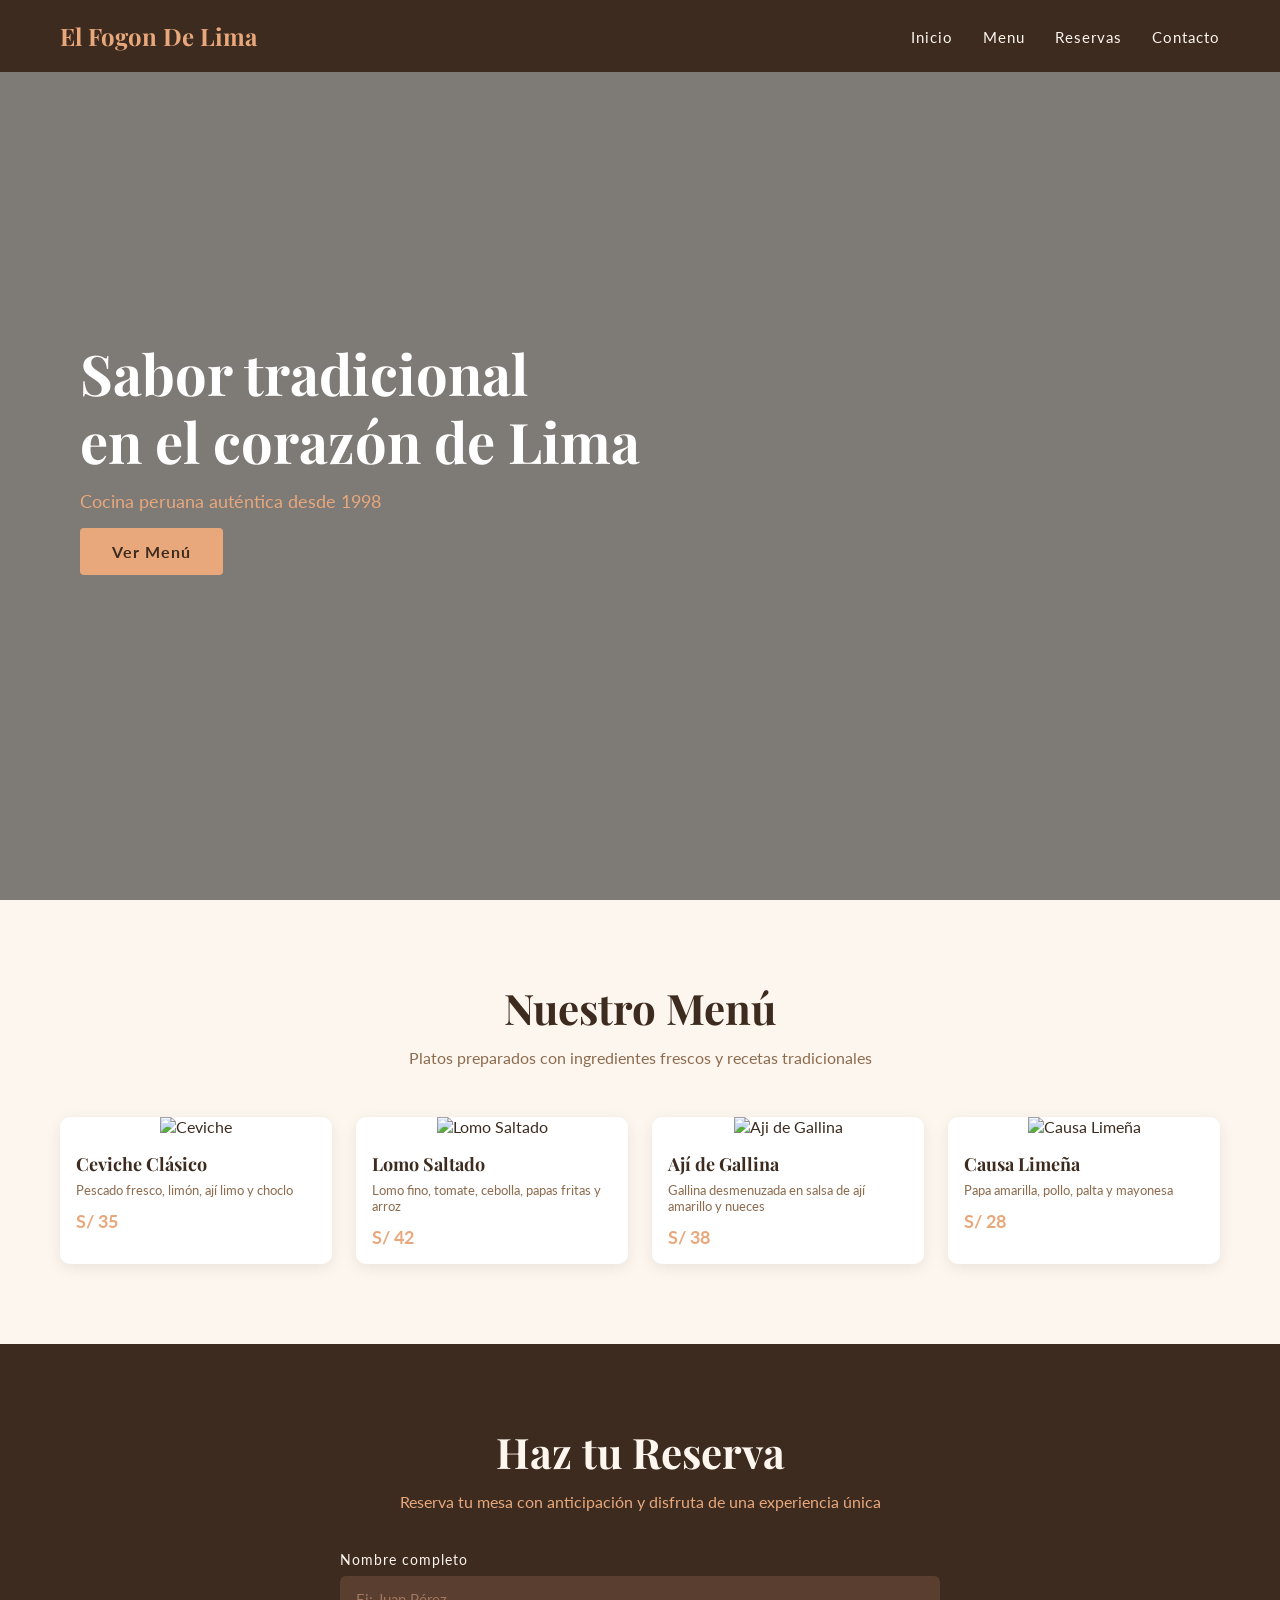
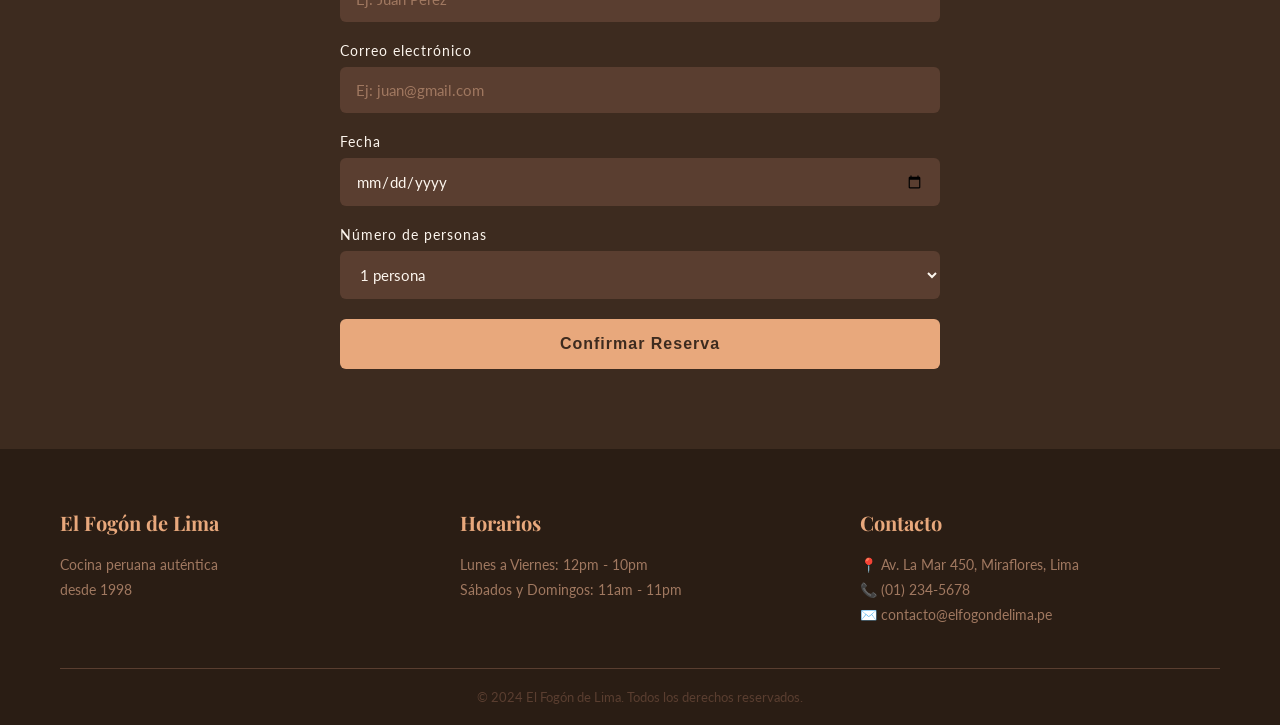
==== fogon-de-llima/index.html @ ae0e9df6 "primer commit" ====
<!DOCTYPE html>
<html lang="es">
    <head>
        <meta charset="UTF-8">
        <meta name="viewport" content="width=device-width, initial-scale=1.0">
        <title>El Fogon De Lima</title>
        <link rel="stylesheet" href="styles.css">
        <link href="https://fonts.googleapis.com/css2?family=Playfair+Display:wght@400;700&family=Lato:wght@300;400&display=swap" rel="stylesheet">
    </head>
    <body>
        <!--Navbar-->
    <nav>
        <div class="logo">El Fogon De Lima</div>
        <ul>
            <li><a href="#inicio">Inicio</a></li>
            <li><a href="#menu">Menu</a></li>
            <li><a href="#reservas">Reservas</a></li>
            <li><a href="#contacto">Contacto</a></li>
        </ul>
    </nav>
    <!--Hero-->
    <section class="hero" id="inicio">
        <div class="hero-texto">
            <h1>Sabor tradicional <br>en el corazón de Lima</h1>
            <p>Cocina peruana auténtica desde 1998</p>
            <a href="#menu" class="boton">Ver Menú</a>
        </div>
    </section>
    <!-- MENÚ -->
    <section class="menu" id="menu">
        <h2>Nuestro Menú</h2>
        <p class="subtitulo">Platos preparados con ingredientes frescos y recetas tradicionales</p>

        <div class="menu-grid">

            <div class="plato">
                <img src="https://images.pexels.com/photos/7613568/pexels-photo-7613568.jpeg" alt="Ceviche">
                <div class="plato-info">
                    <h3>Ceviche Clásico</h3>
                    <p>Pescado fresco, limón, ají limo y choclo</p>
                    <span>S/ 35</span>
                </div>
            </div>

            <div class="plato">
                <img src="https://images.pexels.com/photos/5409010/pexels-photo-5409010.jpeg" alt="Lomo Saltado">
                <div class="plato-info">
                    <h3>Lomo Saltado</h3>
                    <p>Lomo fino, tomate, cebolla, papas fritas y arroz</p>
                    <span>S/ 42</span>
                </div>
            </div>

            <div class="plato">
                <img src="https://images.pexels.com/photos/4958792/pexels-photo-4958792.jpeg" alt="Aji de Gallina">
                <div class="plato-info">
                    <h3>Ají de Gallina</h3>
                    <p>Gallina desmenuzada en salsa de ají amarillo y nueces</p>
                    <span>S/ 38</span>
                </div>
            </div>

            <div class="plato">
                <img src="https://images.pexels.com/photos/6210747/pexels-photo-6210747.jpeg" alt="Causa Limeña">
                <div class="plato-info">
                    <h3>Causa Limeña</h3>
                    <p>Papa amarilla, pollo, palta y mayonesa</p>
                    <span>S/ 28</span>
                </div>
            </div>

        </div>
    </section>
    <!-- RESERVAS -->
    <section class="reservas" id="reservas">
        <div class="reservas-contenido">
            <h2>Haz tu Reserva</h2>
            <p>Reserva tu mesa con anticipación y disfruta de una experiencia única</p>

            <div class="formulario">

                <div class="campo">
                    <label>Nombre completo</label>
                    <input type="text" placeholder="Ej: Juan Pérez">
                </div>

                <div class="campo">
                    <label>Correo electrónico</label>
                    <input type="email" placeholder="Ej: juan@gmail.com">
                </div>

                <div class="campo">
                    <label>Fecha</label>
                    <input type="date">
                </div>

                <div class="campo">
                    <label>Número de personas</label>
                    <select>
                        <option>1 persona</option>
                        <option>2 personas</option>
                        <option>3 personas</option>
                        <option>4 personas</option>
                        <option>5 o más personas</option>
                    </select>
                </div>

                <button class="boton-reserva">Confirmar Reserva</button>

            </div>
        </div>
    </section>

    <!-- FOOTER -->
    <footer id="contacto">
        <div class="footer-contenido">

            <div class="footer-columna">
                <h3>El Fogón de Lima</h3>
                <p>Cocina peruana auténtica<br>desde 1998</p>
            </div>

            <div class="footer-columna">
                <h3>Horarios</h3>
                <p>Lunes a Viernes: 12pm - 10pm</p>
                <p>Sábados y Domingos: 11am - 11pm</p>
            </div>

            <div class="footer-columna">
                <h3>Contacto</h3>
                <p>📍 Av. La Mar 450, Miraflores, Lima</p>
                <p>📞 (01) 234-5678</p>
                <p>✉️ contacto@elfogondelima.pe</p>
            </div>

        </div>

        <div class="footer-bottom">
            <p>© 2024 El Fogón de Lima. Todos los derechos reservados.</p>
        </div>
    </footer>

    </body>
</html>
---- fogon-de-llima/styles.css ----
/* RESET - Elimina márgenes y rellenos que el navegador pone por defecto */
* {
    margin: 0;
    padding: 0;
    box-sizing: border-box;
}

/* GENERAL - Fuente base de toda la página */
body {
    font-family: 'Lato', sans-serif;
    color: #3d2b1f;
    background-color: #fdf6ee;
}

/* NAVBAR - Barra de navegación */
nav {
    position: fixed;
    top: 0;
    left: 0;
    width: 100%;
    z-index: 999;
    display: flex;
    justify-content: space-between;
    align-items: center;
    background-color: #3d2b1f;
    padding: 20px 60px;
}

.logo {
    font-family: 'Playfair Display', serif;
    color: #e8a87c;                 /* Naranja cálido */
    font-size: 24px;
    font-weight: 700;
}

nav ul {
    list-style: none;               /* Quita los puntos de la lista */
    display: flex;
    gap: 30px;                      /* Espacio entre cada link */
}

nav ul a {
    color: #fdf6ee;                 /* Texto claro */
    text-decoration: none;          /* Quita el subrayado */
    font-size: 15px;
    letter-spacing: 1px;
}

nav ul a:hover {
    color: #e8a87c;                 /* Cambia a naranja al pasar el mouse */
}

/* HERO - Sección principal */
.hero {
    height: 100vh;                  /* Ocupa toda la pantalla */
    background-image: url('https://images.pexels.com/photos/1640777/pexels-photo-1640777.jpeg');
    background-size: cover;         /* La imagen cubre todo */
    background-position: center;
    display: flex;
    align-items: center;
    padding-left: 80px;
}

.hero::before {
    content: '';
    position: absolute;             /* Se superpone sobre la imagen */
    top: 0; left: 0;
    width: 100%; height: 100vh;
    background: rgba(0,0,0,0.5);    /* Oscurece la imagen para leer mejor el texto */
}

.hero-texto {
    position: relative;             /* Para que quede encima del oscurecido */
    z-index: 1;
    color: white;
}

.hero-texto h1 {
    font-family: 'Playfair Display', serif;
    font-size: 56px;
    line-height: 1.2;
    margin-bottom: 16px;
}

.hero-texto p {
    font-size: 18px;
    margin-bottom: 30px;
    color: #e8a87c;
}

.boton {
    background-color: #e8a87c;
    color: #3d2b1f;
    padding: 14px 32px;
    text-decoration: none;
    font-weight: 700;
    border-radius: 4px;
    letter-spacing: 1px;
}

/* MENÚ - Sección */
.menu {
    padding: 80px 60px;
    text-align: center;
    background-color: #fdf6ee;
}

.menu h2 {
    font-family: 'Playfair Display', serif;
    font-size: 42px;
    color: #3d2b1f;
    margin-bottom: 12px;
}

.subtitulo {
    color: #8c6b4f;
    font-size: 16px;
    margin-bottom: 50px;
}

/* GRID - Las 4 tarjetas en fila */
.menu-grid {
    display: grid;
    grid-template-columns: repeat(4, 1fr); /* 4 columnas iguales */
    gap: 24px;
}

/* TARJETA de cada plato */
.plato {
    background-color: white;
    border-radius: 10px;
    overflow: hidden;              /* La imagen no se sale de la tarjeta */
    box-shadow: 0 4px 15px rgba(0,0,0,0.08);
    transition: transform 0.3s;    /* Animación suave al hover */
}

.plato:hover {
    transform: translateY(-6px);   /* Se eleva al pasar el mouse */
}

.plato img {
    width: 100%;
    height: 200px;
    object-fit: cover;             /* La imagen llena el espacio sin deformarse */
}

.plato-info {
    padding: 16px;
    text-align: left;
}

.plato-info h3 {
    font-family: 'Playfair Display', serif;
    font-size: 18px;
    color: #3d2b1f;
    margin-bottom: 6px;
}

.plato-info p {
    font-size: 13px;
    color: #8c6b4f;
    margin-bottom: 12px;
}

.plato-info span {
    font-weight: 700;
    color: #e8a87c;
    font-size: 18px;
}

/* RESERVAS - Sección */
.reservas {
    background-color: #3d2b1f;     /* Fondo marrón oscuro */
    padding: 80px 60px;
    display: flex;
    justify-content: center;
}

.reservas-contenido {
    text-align: center;
    max-width: 600px;              /* No se estira demasiado */
    width: 100%;
}

.reservas-contenido h2 {
    font-family: 'Playfair Display', serif;
    font-size: 42px;
    color: #fdf6ee;
    margin-bottom: 12px;
}

.reservas-contenido p {
    color: #e8a87c;
    font-size: 16px;
    margin-bottom: 40px;
}

/* FORMULARIO */
.formulario {
    display: flex;
    flex-direction: column;        /* Los campos van uno debajo del otro */
    gap: 20px;
}

.campo {
    display: flex;
    flex-direction: column;
    text-align: left;
}

.campo label {
    color: #fdf6ee;
    font-size: 14px;
    margin-bottom: 8px;
    letter-spacing: 1px;
}

.campo input,
.campo select {
    padding: 14px 16px;
    border: none;
    border-radius: 6px;
    background-color: #5a3e30;     /* Marrón medio */
    color: #fdf6ee;
    font-size: 15px;
    font-family: 'Lato', sans-serif;
    outline: none;
}

.campo input::placeholder {
    color: #a07860;                /* Texto de ejemplo más claro */
}

.campo input:focus,
.campo select:focus {
    background-color: #6b4c3b;     /* Se aclara un poco al hacer clic */
}

.campo select option {
    background-color: #3d2b1f;
}

/* BOTÓN de reserva */
.boton-reserva {
    background-color: #e8a87c;
    color: #3d2b1f;
    padding: 16px;
    border: none;
    border-radius: 6px;
    font-size: 16px;
    font-weight: 700;
    cursor: pointer;               /* El cursor cambia a manito */
    letter-spacing: 1px;
    transition: background-color 0.3s;
}

.boton-reserva:hover {
    background-color: #d4895a;
}

/* FOOTER */
footer {
    background-color: #2a1d14;     /* Marrón más oscuro que el resto */
    padding: 60px 60px 0px 60px;
    color: #fdf6ee;
}

.footer-contenido {
    display: grid;
    grid-template-columns: repeat(3, 1fr); /* 3 columnas iguales */
    gap: 40px;
    padding-bottom: 40px;
    border-bottom: 1px solid #5a3e30; /* Línea separadora */
}

.footer-columna h3 {
    font-family: 'Playfair Display', serif;
    color: #e8a87c;
    font-size: 20px;
    margin-bottom: 16px;
}

.footer-columna p {
    color: #a07860;
    font-size: 14px;
    line-height: 1.8;              /* Espacio entre líneas */
}

/* LÍNEA FINAL */
.footer-bottom {
    padding: 20px 0;
    text-align: center;
}

.footer-bottom p {
    color: #5a3e30;
    font-size: 13px;
}

/* SCROLL SUAVE */
html {
    scroll-behavior: smooth;
}
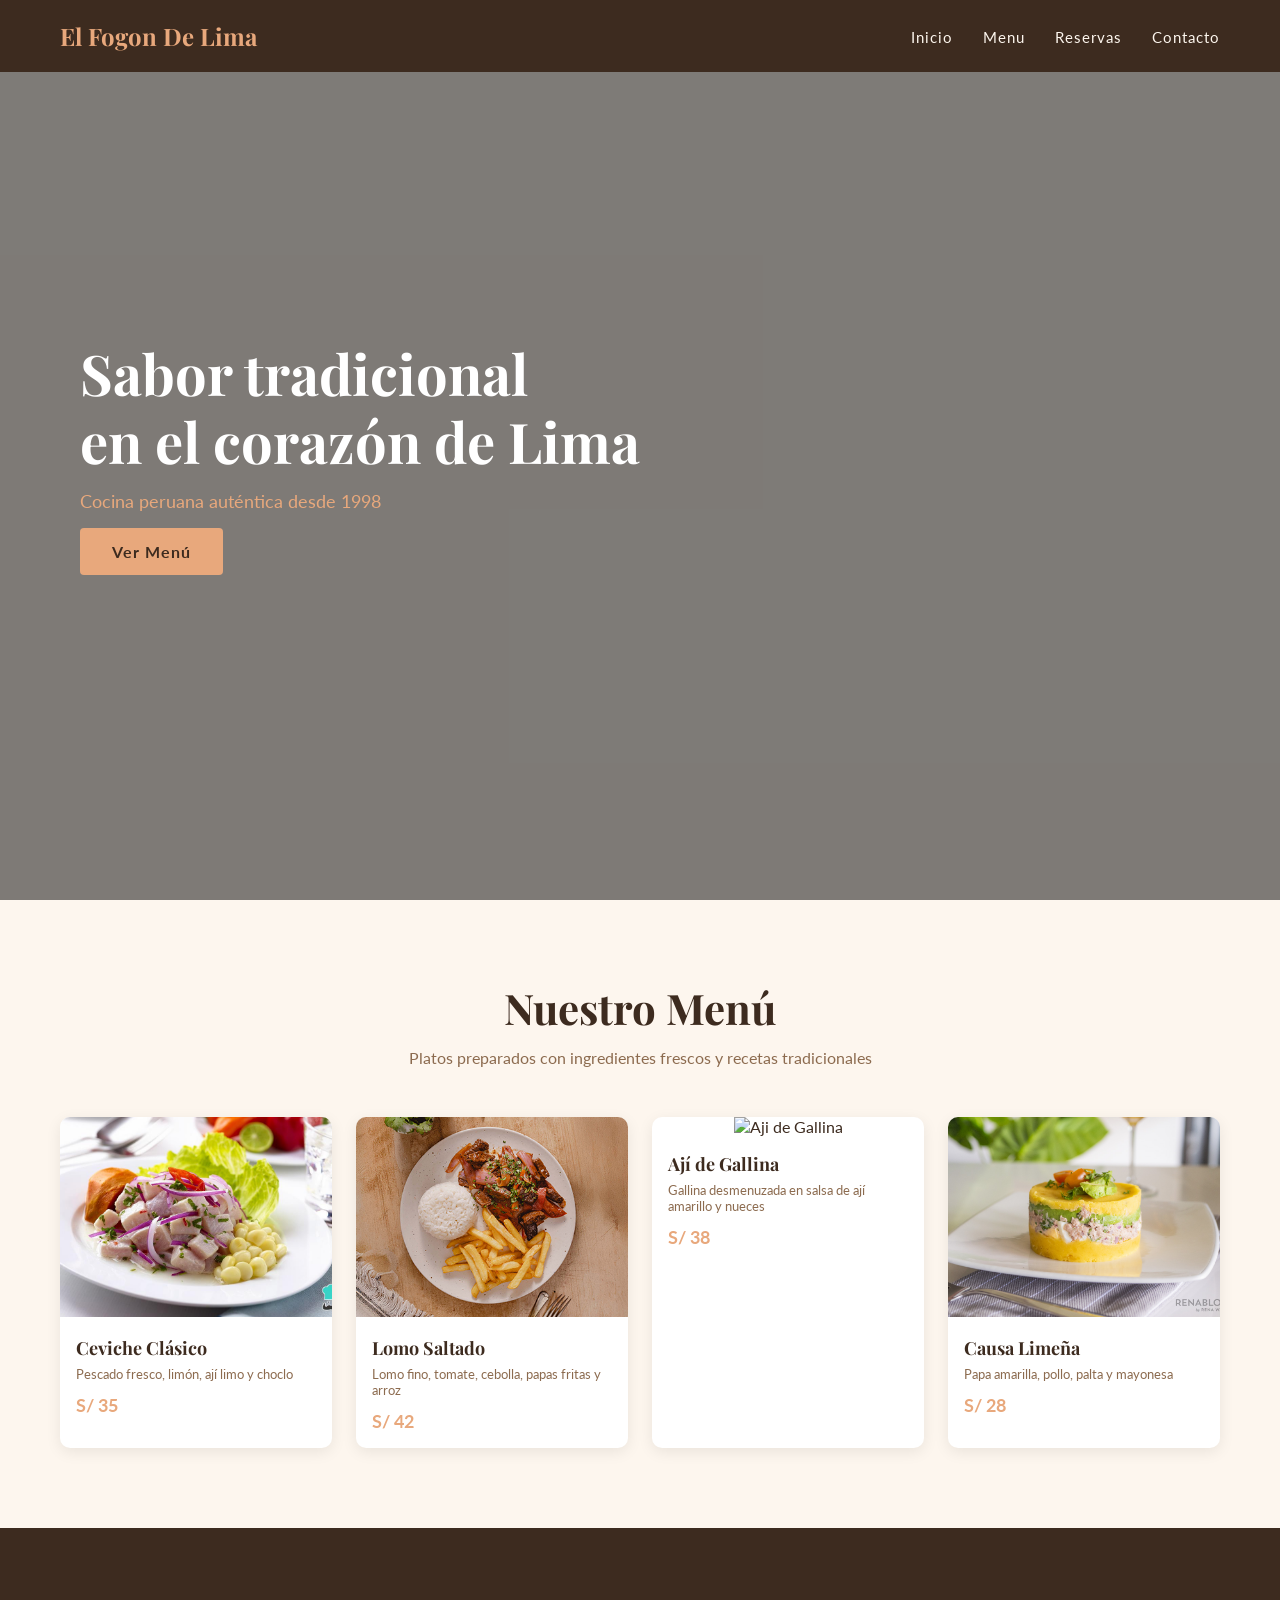
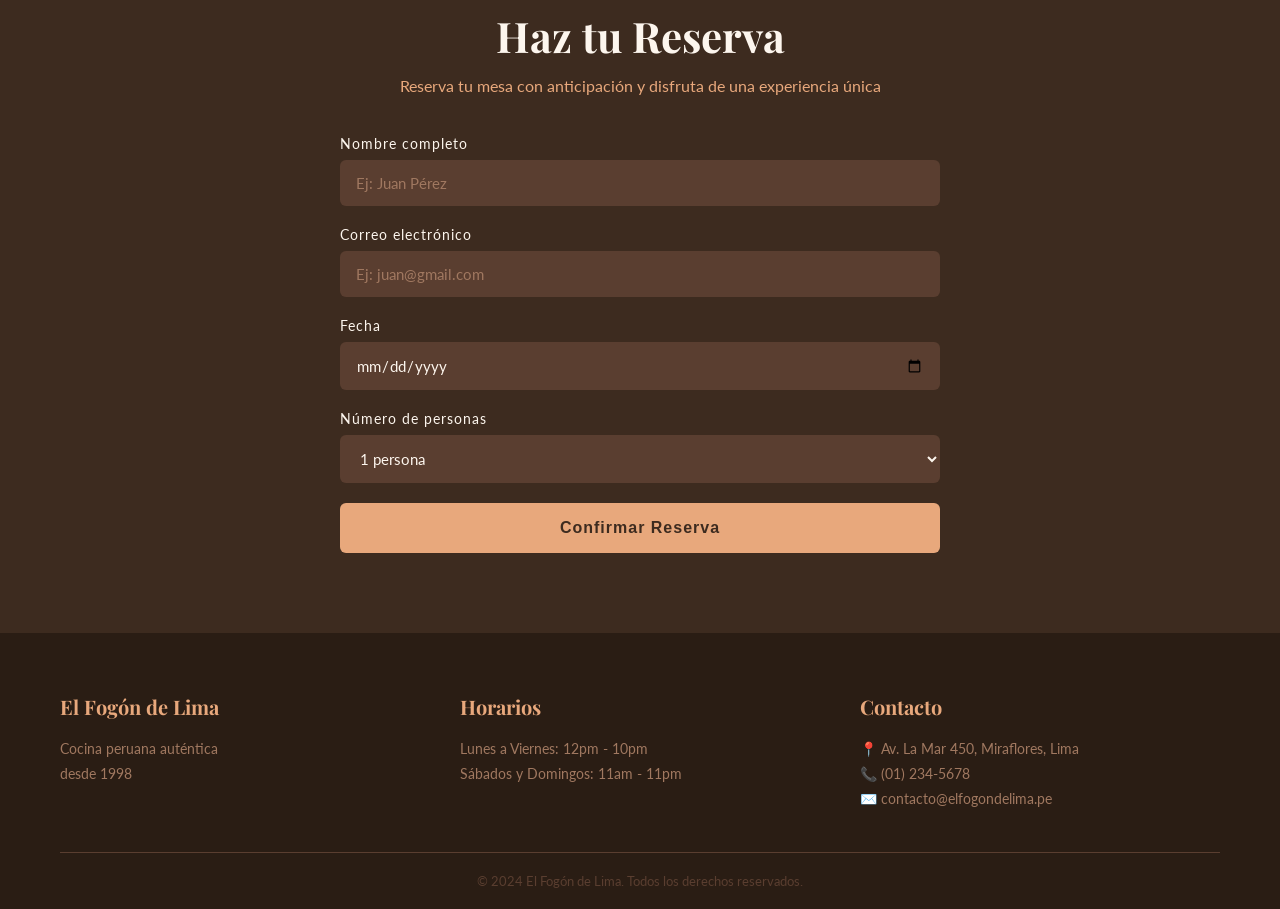
==== commit 43b19991: "cambio de imagenes" ====
--- a/fogon-de-llima/index.html
+++ b/fogon-de-llima/index.html
@@ -34,7 +34,7 @@
         <div class="menu-grid">
 
             <div class="plato">
-                <img src="https://images.pexels.com/photos/7613568/pexels-photo-7613568.jpeg" alt="Ceviche">
+                <img src="menu/ceviche-clasico.jpg" alt="Ceviche">
                 <div class="plato-info">
                     <h3>Ceviche Clásico</h3>
                     <p>Pescado fresco, limón, ají limo y choclo</p>
@@ -43,7 +43,7 @@
             </div>
 
             <div class="plato">
-                <img src="https://images.pexels.com/photos/5409010/pexels-photo-5409010.jpeg" alt="Lomo Saltado">
+                <img src="menu/Lomo-saltado.png" alt="Lomo Saltado">
                 <div class="plato-info">
                     <h3>Lomo Saltado</h3>
                     <p>Lomo fino, tomate, cebolla, papas fritas y arroz</p>
@@ -52,7 +52,7 @@
             </div>
 
             <div class="plato">
-                <img src="https://images.pexels.com/photos/4958792/pexels-photo-4958792.jpeg" alt="Aji de Gallina">
+                <img src="menu/aji-de-gallina.jpg" alt="Aji de Gallina">
                 <div class="plato-info">
                     <h3>Ají de Gallina</h3>
                     <p>Gallina desmenuzada en salsa de ají amarillo y nueces</p>
@@ -61,7 +61,7 @@
             </div>
 
             <div class="plato">
-                <img src="https://images.pexels.com/photos/6210747/pexels-photo-6210747.jpeg" alt="Causa Limeña">
+                <img src="menu/Causa-Limena.jpg" alt="Causa Limeña">
                 <div class="plato-info">
                     <h3>Causa Limeña</h3>
                     <p>Papa amarilla, pollo, palta y mayonesa</p>
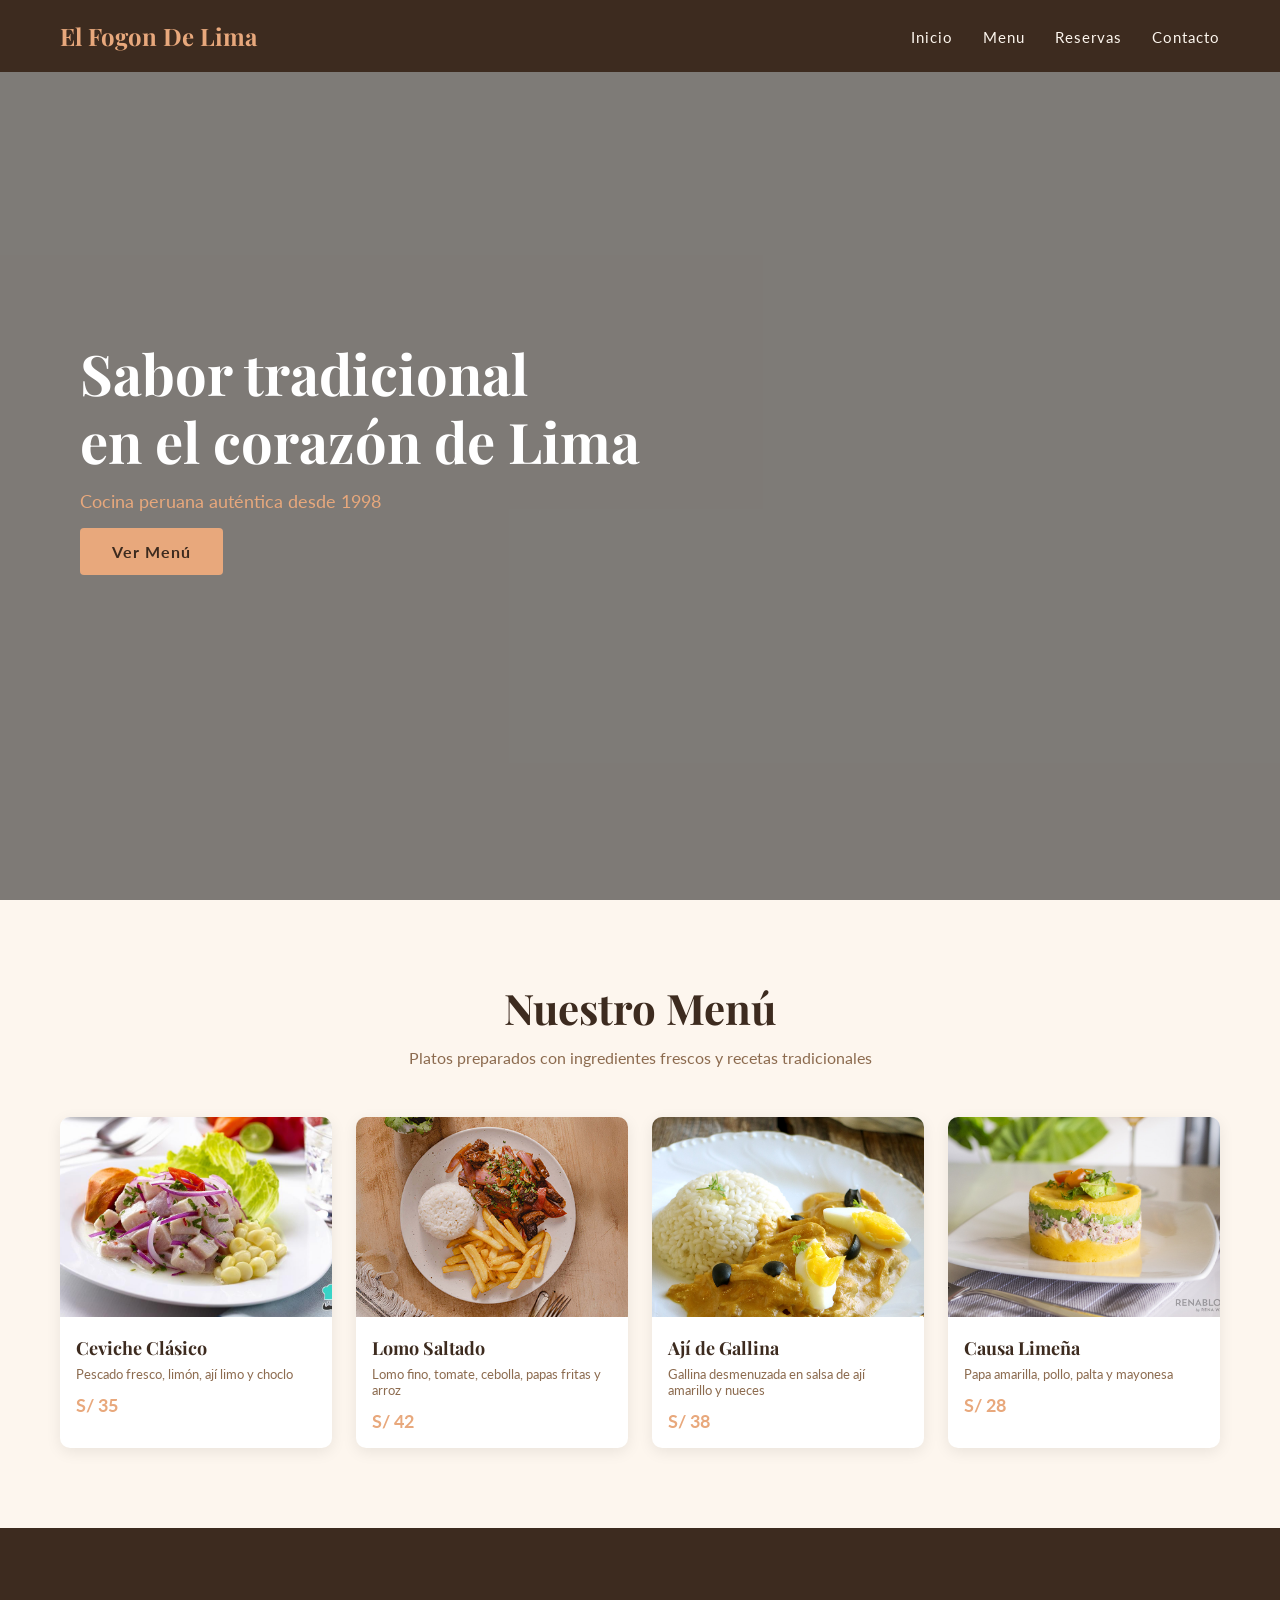
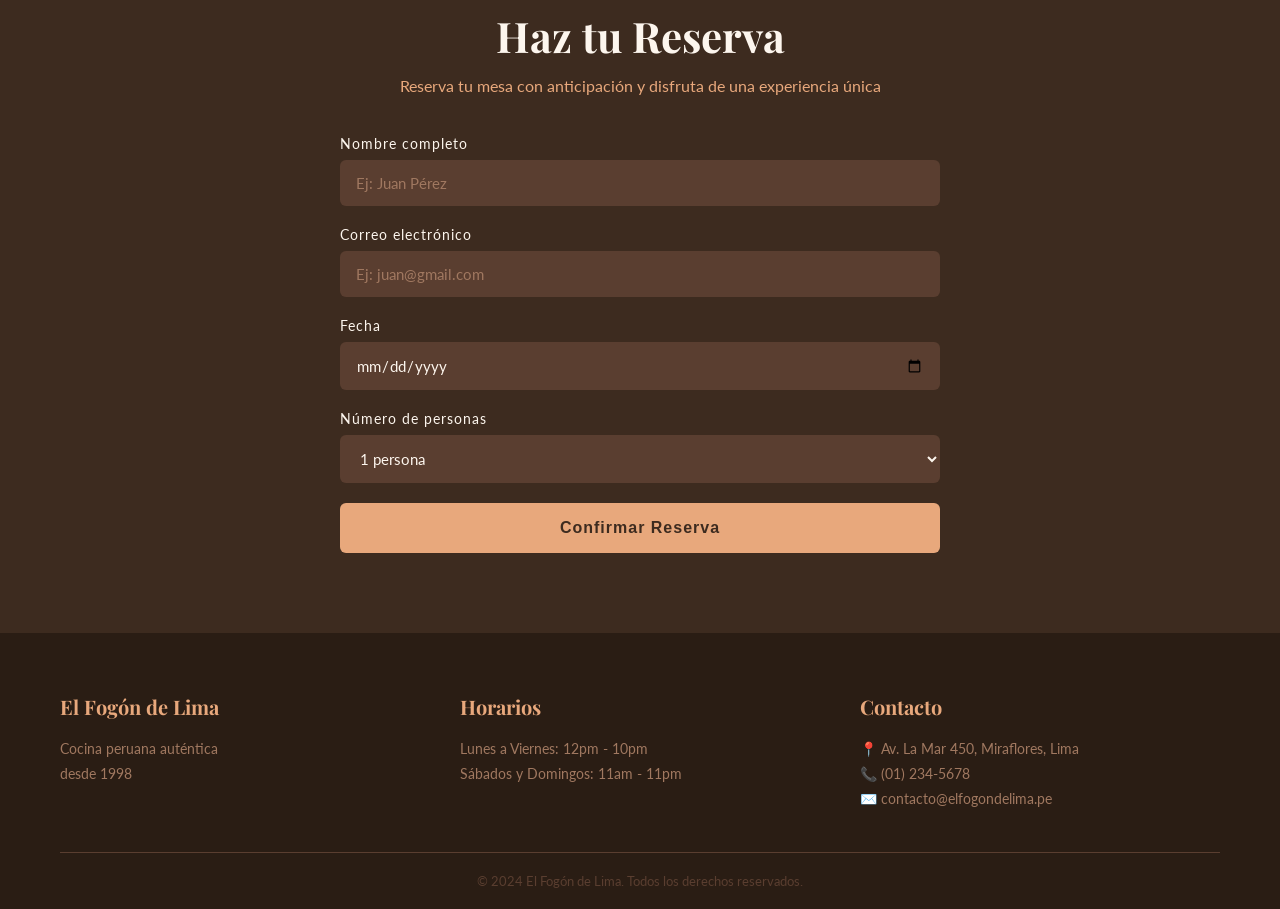
==== commit 1151449a: "modificacion aji de gallina" ====
--- a/fogon-de-llima/index.html
+++ b/fogon-de-llima/index.html
@@ -52,7 +52,7 @@
             </div>
 
             <div class="plato">
-                <img src="menu/aji-de-gallina.jpg" alt="Aji de Gallina">
+                <img src="menu/aji-de-gallina.JPG" alt="Aji de Gallina">
                 <div class="plato-info">
                     <h3>Ají de Gallina</h3>
                     <p>Gallina desmenuzada en salsa de ají amarillo y nueces</p>
